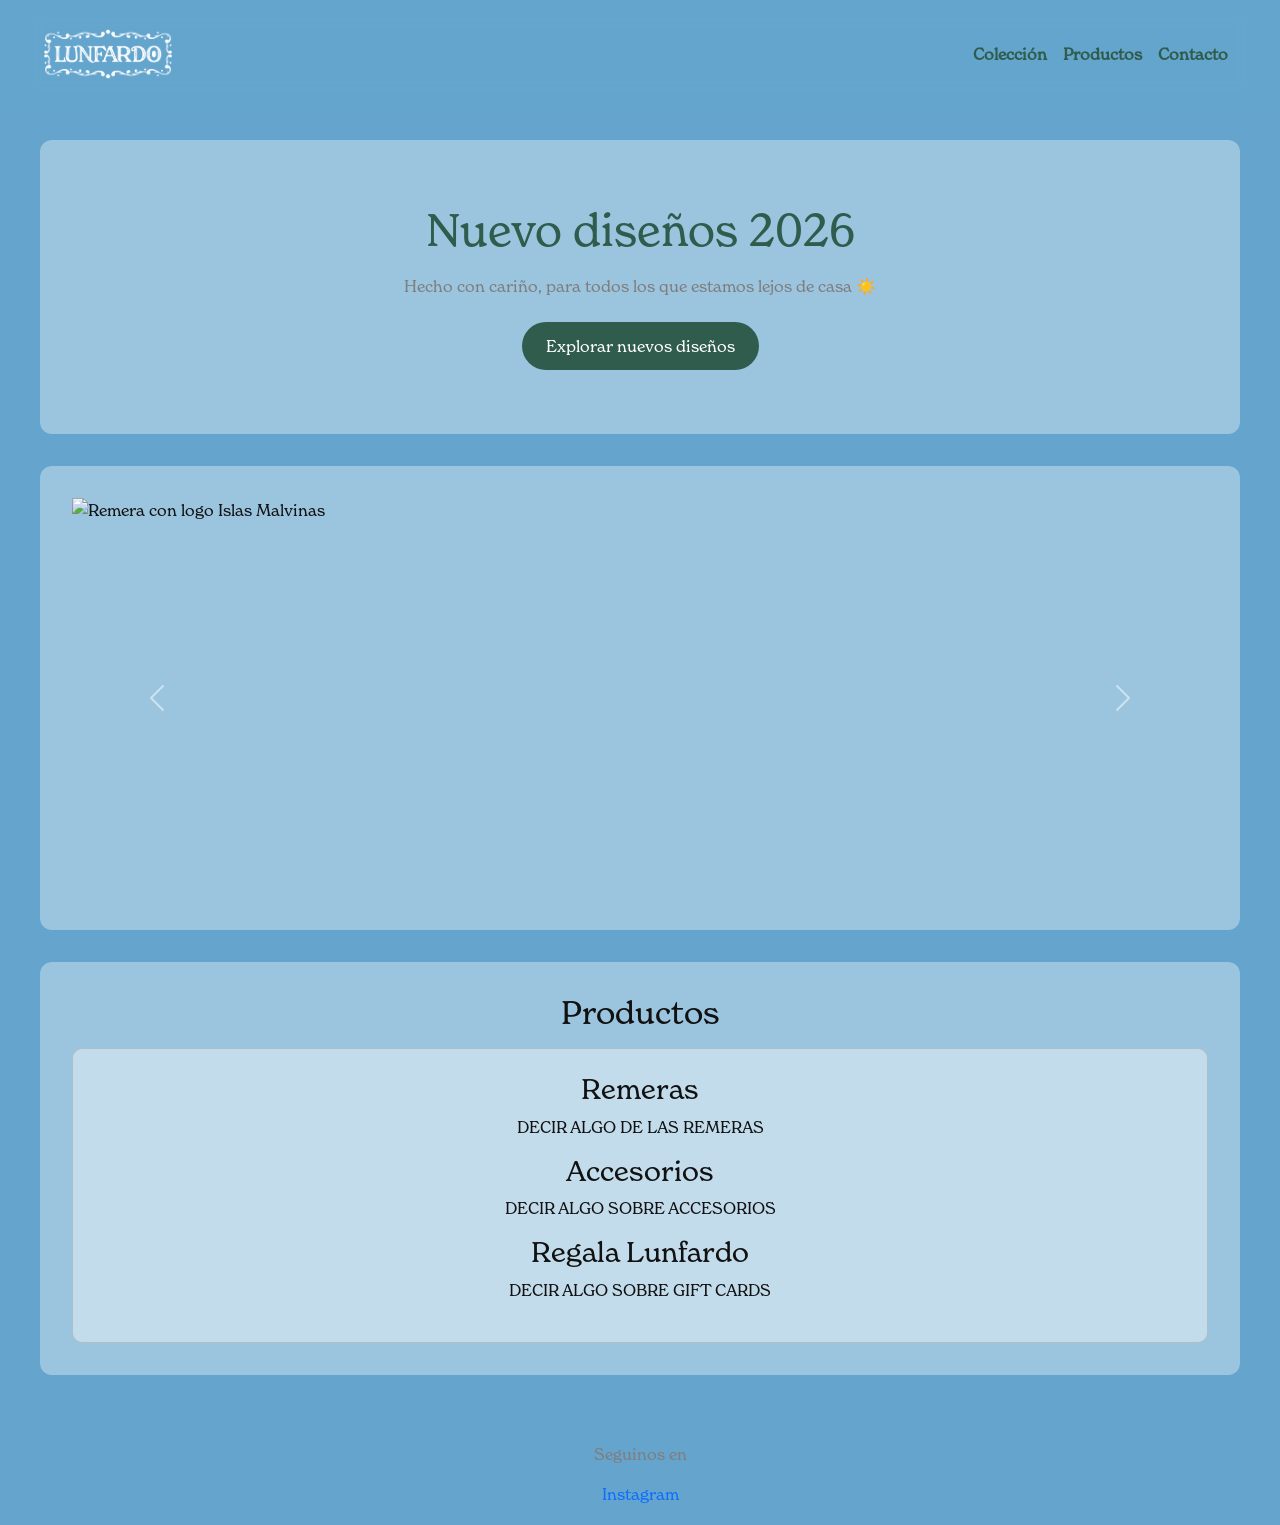
==== index.html @ 3fde1324 "Primer commit" ====
<!DOCTYPE html>
<html lang="en">
<head>
    <meta charset="UTF-8">
    <meta name="viewport" content="width=device-width, initial-
    scale=1.0">
    <title>Lunfardo - Tienda Online</title>
    <link href="https://cdn.jsdelivr.net/npm/bootstrap@5.3.2/dist/css/bootstrap.min.css" rel="stylesheet">
    <link rel="stylesheet" href="css/styles.css">
    <!-- Agregar Bootstrap link / link to CSS / link tipografia-->
</head>
<body>
    <header>
        <nav class="navbar navbar-expand-lg navbar-light bg-transparent">
         <div class="container-fluid">

      <!-- LOGO -->
      <a class="navbar-brand" href="index.html">
        <img src="img/Lunfardo_sin_fondo.png" alt="Lunfardo" height="50">
      </a>
<!-- BOTÓN HAMBURGUESA (solo móvil/tablet) -->
         <button class="navbar-toggler" type="button" data-bs-toggle="collapse" data-bs-target="#menuNav">
          <span class="navbar-toggler-icon"></span>
        </button>
<!-- MENÚ -->
         <div class="collapse navbar-collapse" id="menuNav">
         <ul class="navbar-nav ms-auto">
          <li class="nav-item"><a class="nav-link" href="pages/coleccion.html">Colección</a></li>
          <li class="nav-item"><a class="nav-link" href="pages/producto.html">Productos</a></li>
          <li class="nav-item"><a class="nav-link" href="#">Contacto</a></li>
         </ul>
       </div>
    </div>
  </nav>
</header>

    <main>
       
        <section class="hero">
            <h1>Nuevo diseños 2026</h1>
            <p> Hecho con cariño, para todos los que estamos lejos de casa ☀️</p>
            <a href="pages/coleccion.html" class="diseño"> Explorar nuevos diseños</a>
        </section>
        <section class="destacados">

            <div class="grid-destacados">
                <!-- Aca iria Bootstrap -->
            </div>

             <div id="carouselExampleFade" class="carousel slide carousel-fade">
         <div class="carousel-inner">
         <div class="carousel-item active">
          <img src="img/image00007.jpeg" class="d-block w-100 img-top" alt="Remera con logo Islas Malvinas">
         </div>
         <div class="carousel-item">
          <img src="img/image00014.jpeg" class="d-block w-100 img-center" alt="Remera con logo Lunfardo">
         </div>
         <div class="carousel-item">
          <img src="img/image00011.jpeg" class="d-block w-100 img-bottom" alt="Remera con logo Sol Pleno">
         </div>
         </div>
         <button class="carousel-control-prev" type="button" data-bs-target="#carouselExampleFade" data-bs-slide="prev">
          <span class="carousel-control-prev-icon" aria-hidden="true"></span>
          <span class="visually-hidden">Previous</span>
         </button>
         <button class="carousel-control-next" type="button" data-bs-target="#carouselExampleFade" data-bs-slide="next">
         <span class="carousel-control-next-icon" aria-hidden="true"></span>
         <span class="visually-hidden">Next</span>
        </button>
        </div>

        </section>

        <section class="productos">
            <h2>Productos</h2>
            <div class="grid-productos">
                <article class="productos-card">
                    <h3> Remeras </h3>
                    <p> DECIR ALGO DE LAS REMERAS</p>
                </article>
                <article class="productos-card">
                    <h3> Accesorios </h3>
                    <p> DECIR ALGO SOBRE ACCESORIOS </p>
                </article>
                <article class="productos-card">
                    <h3>Regala Lunfardo </h3>
                    <p> DECIR ALGO SOBRE GIFT CARDS</p>
                </article>
            </div>
        </section>

        
    </main>

    <footer> 
        <p> Seguinos en </p>
        <a href="https://www.instagram.com/somos.lunfardo/" target="_blank"> Instagram </a>
    </footer>
    <script src="https://cdn.jsdelivr.net/npm/bootstrap@5.3.2/dist/js/bootstrap.bundle.min.js"></script>
</body>
</html>
---- css/styles.css ----
/* estilos generales */

*{
    box-sizing: border-box;
    margin: 0;
    padding: 0;
}

/* tipografia */
@font-face {
    font-family: "new-spirit";
    src: url('../fonts/fonnts.com-New-Spirit-.otf') format('opentype');
}


body{
    font-family: "new-spirit", serif;
    background-color: #65a5cd ;   /* mismo color en todas las paginas */
    color: #111111;
}

/* header */
header{
    background-color: rgba(101, 165, 205, 0.35); /* celeste un poco mas claro */
    backdrop-filter: blur(4px);  
    padding: 1rem 2rem;
    border-radius: 0 0 12px 12px 
}
/* Fondo  */
.navbar {
  background-color: rgba(101, 165, 205, 0.35);
  backdrop-filter: blur(4px);
  border-radius: 0 0 12px 12px;
}


.nav-link {
  color: #2f5c4c !important;
  font-weight: 600;
}

.nav-link:hover {
  color: #e2b762 !important;
}

/* Icono hamburguesa */
.navbar-toggler {
  border-color: #2f5c4c;
}

.navbar-toggler-icon {
  background-image: url("data:image/svg+xml;charset=utf8,%3Csvg viewBox='0 0 30 30' xmlns='http://www.w3.org/2000/svg'%3E%3Cpath stroke='rgba(47,92,76,1)' stroke-width='3' stroke-linecap='round' d='M4 7h22M4 15h22M4 23h22'/%3E%3C/svg%3E");
}


    
/* secciones gral*/

section {
    background-color: rgba(255, 255, 255, 0.35);
    padding: 2rem;
    border-radius: 12px;
    margin: 2rem auto;
    max-width: 1200px;
}

/* hero */
.hero {
    text-align: center;
    padding: 4rem 2rem;
}
.hero h1 {
    font-size: 2.8rem;
    margin-bottom: 1rem;
    color: #2f5c4c
}
.hero p {
    margin-bottom:1.5rem;
    color:#7f7e7e;
}
.diseño {
    display: inline-block;
    padding: 0.75rem 1.5rem;
    background-color:#2f5c4c;
    color: #ffffff;
    text-decoration: none;
    border-radius: 999px;
      
}
.diseño:hover {
    background-color:#e2b762;
    color: #2f5c4c; 
    transition: 0.5s ease; 
}

/* productos */

.productos h2 {
    text-align: center;
    margin-bottom: 1rem;
}
.grid-productos {
    background-color: rgba(255, 255, 255, 0.4);
    border: 1px solid #7f7e7e50;
    padding: 1.5rem;
    border-radius: 10px;
    
    text-align: center;
}
.productos-card:hover {
    background-color: rgba(255, 255, 255, 0.6);
    transition: 0.5s ease;
}

/* Productos destacados BOOTSTRAP? */


.destacados-card{
    text-align: center;
}
.grid-destacados {
    display: grid;
    grid-template-columns: repeat(3, 1fr);
    gap: 1.2rem;
}
.destacados-card {
    background: rgba(255, 255, 255, 0.4);
    border: 1px solid #7f7e7e50;
    padding: 1rem;
    border-radius: 10px;
}

.destacados-card:hover {
    background-color: rgba(255, 255, 255, 0.6);
}

/* footer */
footer {
    text-align: center;
    padding: 1.2rem;
    margin-top: 3rem;
    color:#7f7e7e;

}
footer a {
    text-decoration: none;
    
}

/*  no quiero el color violeta del link ya visitado - pseudoclase aqui */
footer a:visited {
    color: #7f7e7e; 
    background-color: transparent;
}
footer a:hover {
    color:#e2b762;
    transition: 0.3s ease;
}

/* responsive MENU HAMBURGUESA PARA PANTALLAS PEQUEÑAS*/ 
 @media (max-width: 768px) {
    .grid-productos,
    .grid-destacados {
        grid-template-columns: 1fr 1fr;
    }
    .hero h1 {
        font-size: 2rem;
    }
 }

 @media (max-width: 480px) {
    .grid-productos,
    .grid-destacados {
        grid-template-columns: 1fr;
    }
 }

 .titulo-coleccion {
  text-align: center;
  margin-bottom: 1rem;
}

.titulo-coleccion h1 {
  font-size: 2.4rem;
  color: #2f5c4c; /* Verde */
  margin-bottom: 0.5rem;
}

.titulo-coleccion p {
  color: #7f7e7e; /* Gris */
  font-size: 1.1rem;
}
.logo img,
.logo-img {
  height: 50px; 
  width: auto;
  display: block;
}

/*  tamaños de las imagenes  */
.carousel-item img {
  height: 400px;       
  object-fit: cover;   
}
.img-top {
  object-position: center;
}

.img-center {
  object-position: center;
}
.img-bottom {
  object-position: 100% 60% ;
}
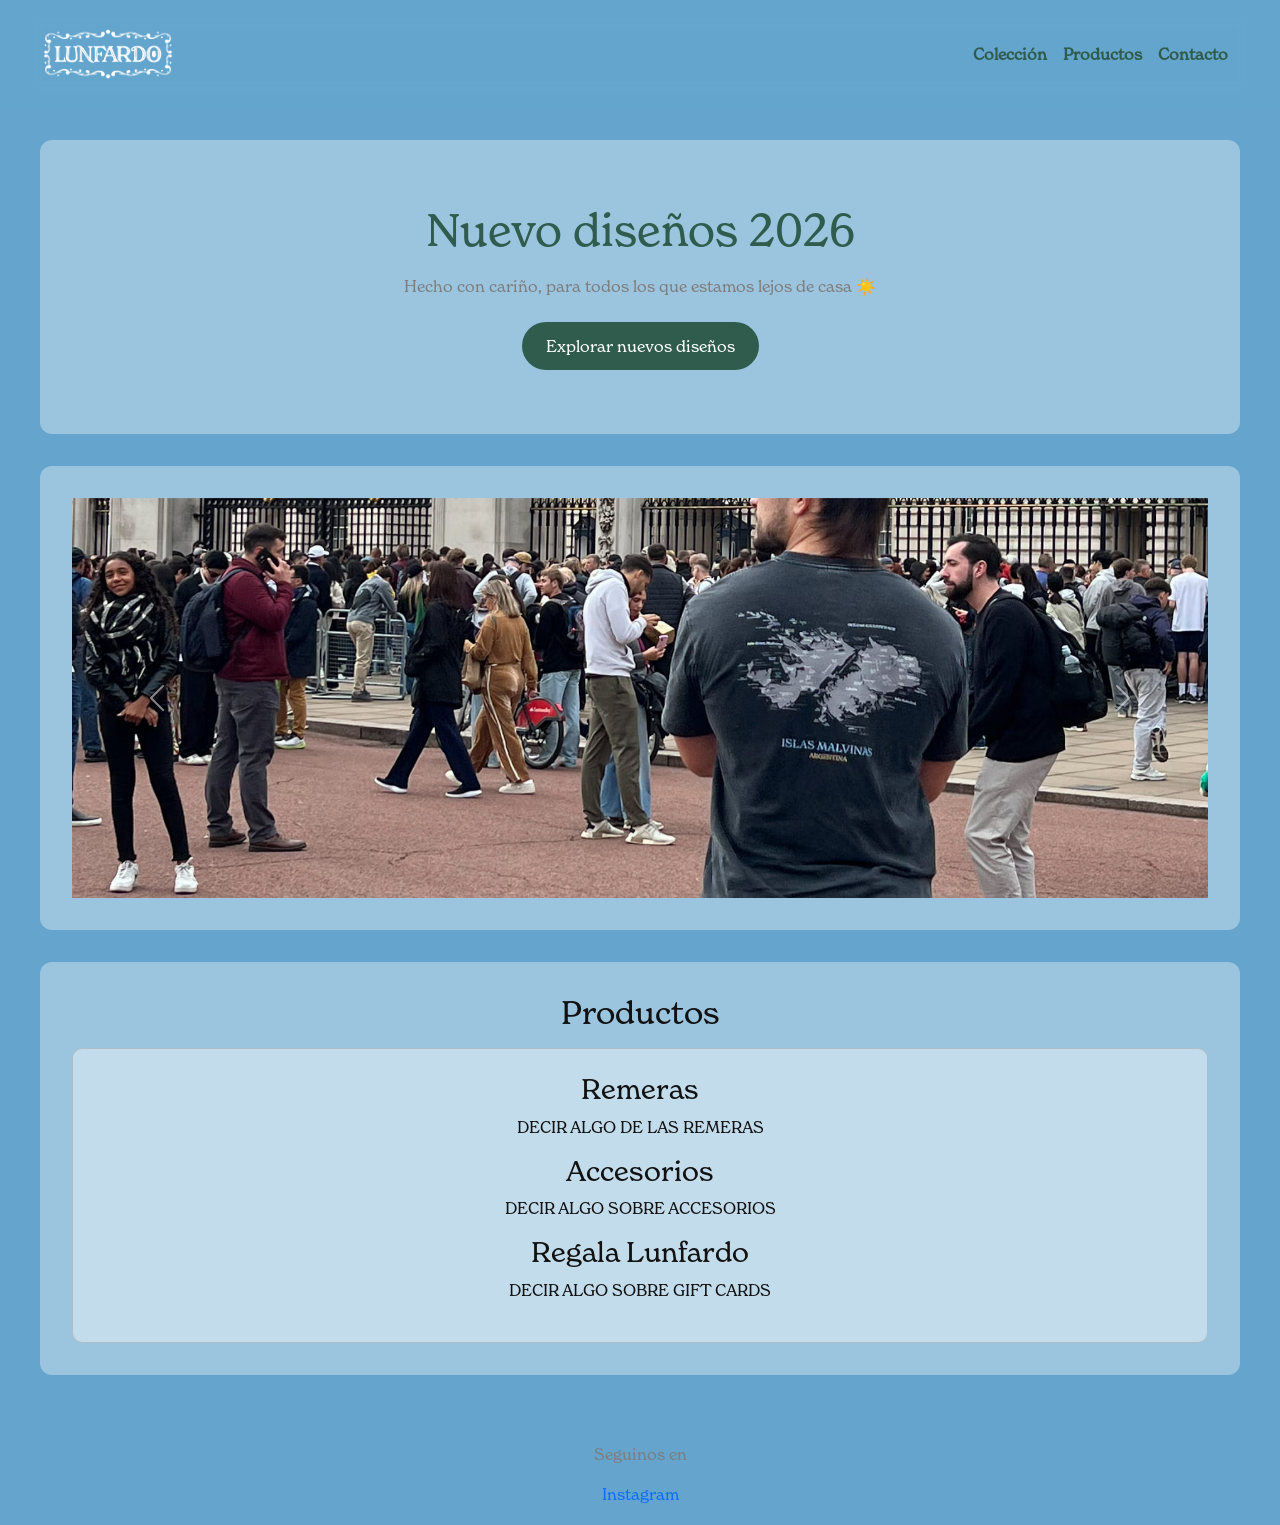
==== commit f8c0c689: "arregle ruta imagenes del carousel" ====
--- a/index.html
+++ b/index.html
@@ -50,13 +50,13 @@
              <div id="carouselExampleFade" class="carousel slide carousel-fade">
          <div class="carousel-inner">
          <div class="carousel-item active">
-          <img src="img/image00007.jpeg" class="d-block w-100 img-top" alt="Remera con logo Islas Malvinas">
+          <img src="img/image00007.jpg" class="d-block w-100 img-top" alt="Remera con logo Islas Malvinas">
          </div>
          <div class="carousel-item">
-          <img src="img/image00014.jpeg" class="d-block w-100 img-center" alt="Remera con logo Lunfardo">
+          <img src="img/image00014.jpg" class="d-block w-100 img-center" alt="Remera con logo Lunfardo">
          </div>
          <div class="carousel-item">
-          <img src="img/image00011.jpeg" class="d-block w-100 img-bottom" alt="Remera con logo Sol Pleno">
+          <img src="img/image00011.jpg" class="d-block w-100 img-bottom" alt="Remera con logo Sol Pleno">
          </div>
          </div>
          <button class="carousel-control-prev" type="button" data-bs-target="#carouselExampleFade" data-bs-slide="prev">
